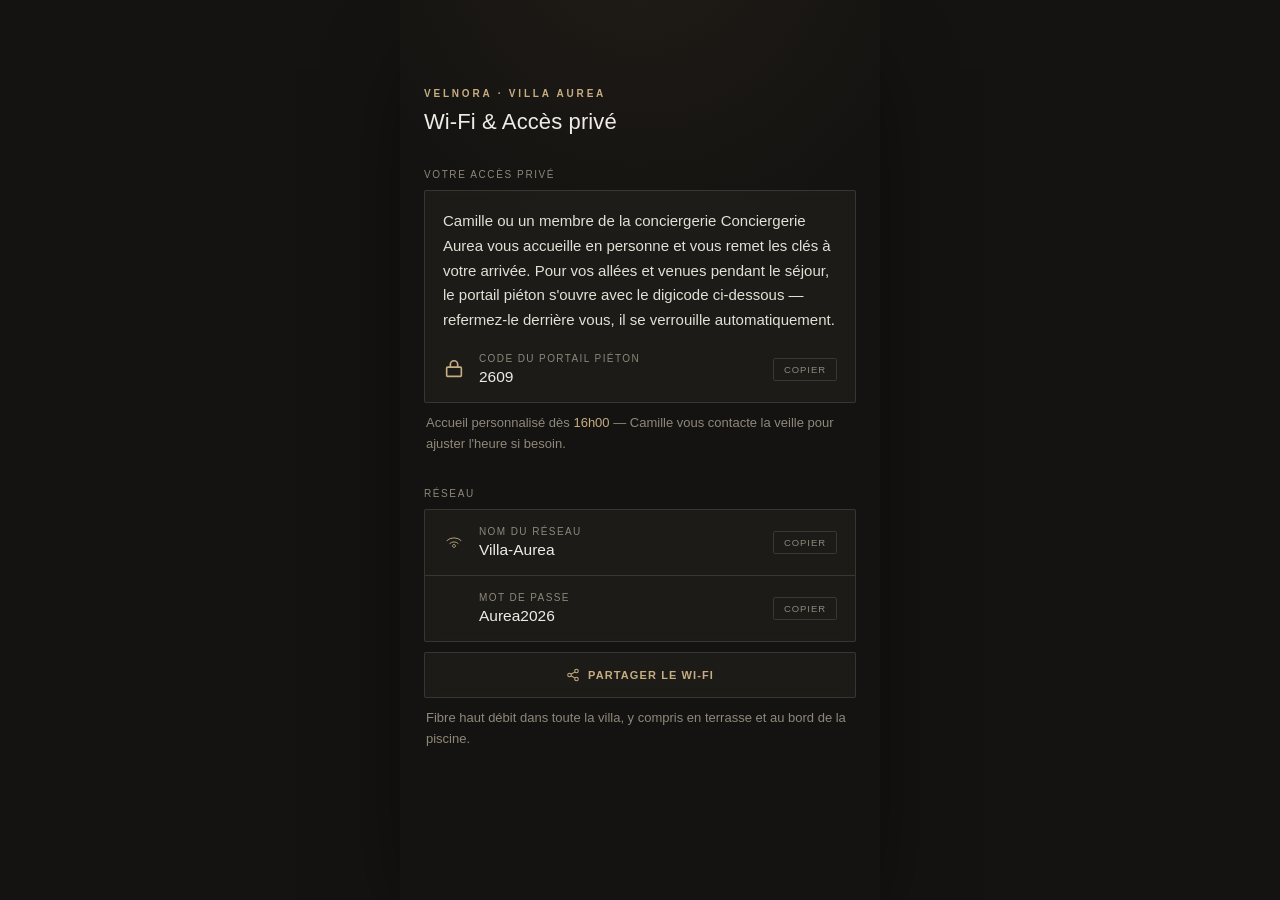
==== screens/02-wifi-acces.html @ 555bfebc "Add files via upload" ====
<!DOCTYPE html>
<html lang="fr">
<head>
<meta charset="UTF-8">
<style>html{background:#0d0c0b}</style>
<meta name="viewport" content="width=device-width, initial-scale=1, viewport-fit=cover">
<title>Velnora — Villa Aurea — Wi-Fi &amp; Accès privé</title>
<link rel="stylesheet" href="../css/velnora-shared.css">
<link rel="apple-touch-icon" href="../assets/icon-180.png">
<link rel="icon" href="../assets/favicon-32.png">
<meta name="theme-color" content="#0d0c0b">
<style>
  .device{background:
    radial-gradient(120% 70% at 50% -10%, #211c17 0%, var(--ink) 55%);
  }
  .section-label{font-family:var(--font-display);font-size:10px;letter-spacing:.16em;text-transform:uppercase;color:var(--stone-dim);margin:34px 0 10px;}
  .section-label:first-of-type{margin-top:6px;}
  .access-note{font-family:var(--font-body);font-size:13px;font-weight:300;color:var(--stone-dim);padding:0 2px;margin-top:10px;line-height:1.6;}
  .access-note b{color:var(--brass-light);font-weight:400;}
  .proc-text{font-family:var(--font-body);font-size:15px;font-weight:300;line-height:1.65;color:var(--paper-2);padding:18px 18px 4px;}
</style>
</head>
<body>

<div class="device">
  <div class="scroll-area" id="scroll">
    <div class="back-affordance" id="back" onclick="location.href='01-accueil.html'">
      <svg viewBox="0 0 24 24" fill="none" stroke="currentColor" stroke-width="2"><path d="M15 5 L8 12 L15 19"/></svg>
      Accueil
    </div>

    <div class="page-head">
      <div class="page-col">
        <div class="screen-eyebrow enter">Velnora · Villa Aurea</div>
        <h1 class="screen-title enter enter-1">Wi-Fi &amp; Accès privé</h1>

        <div class="section-label enter enter-2">Votre accès privé</div>
        <div class="glass-card enter enter-2">
          <div class="proc-text">Camille ou un membre de la conciergerie Conciergerie Aurea vous accueille en personne et vous remet les clés à votre arrivée. Pour vos allées et venues pendant le séjour, le portail piéton s'ouvre avec le digicode ci-dessous — refermez-le derrière vous, il se verrouille automatiquement.</div>
          <div class="copy-row" onclick="copyValue(this)">
            <div class="ic"><svg viewBox="0 0 24 24" fill="none" stroke="currentColor" stroke-width="1.8"><rect x="4" y="10" width="16" height="10" rx="1"/><path d="M8 10V7a4 4 0 0 1 8 0v3"/></svg></div>
            <div class="txt"><div class="eb">Code du portail piéton</div><div class="val">2609</div></div>
            <div class="copy-pill">Copier</div>
          </div>
        </div>
        <div class="access-note enter enter-3">Accueil personnalisé dès <b>16h00</b> — Camille vous contacte la veille pour ajuster l'heure si besoin.</div>

        <div class="section-label enter enter-3">Réseau</div>
        <div class="glass-card enter enter-3">
          <div class="copy-row" onclick="copyValue(this)">
            <div class="ic"><svg viewBox="0 0 60 60" fill="none" stroke="currentColor" stroke-width="2.4"><path d="M30 42 a4 4 0 1 1 0.1 0 M18 32 a17 17 0 0 1 24 0 M10 24 a29 29 0 0 1 40 0"/></svg></div>
            <div class="txt"><div class="eb">Nom du réseau</div><div class="val">Villa-Aurea</div></div>
            <div class="copy-pill">Copier</div>
          </div>
          <div style="border-top:1px solid var(--hair);"></div>
          <div class="copy-row" onclick="copyValue(this)">
            <div class="ic" style="opacity:0;"><svg viewBox="0 0 24 24"></svg></div>
            <div class="txt"><div class="eb">Mot de passe</div><div class="val">Aurea2026</div></div>
            <div class="copy-pill">Copier</div>
          </div>
        </div>
        <div class="glass-card enter enter-3" style="margin-top:10px;">
          <div class="share-row" onclick="shareWifi(this, 'Villa-Aurea', 'Aurea2026')">
            <svg viewBox="0 0 24 24" fill="none" stroke="currentColor" stroke-width="1.8"><circle cx="18" cy="5" r="3"/><circle cx="6" cy="12" r="3"/><circle cx="18" cy="19" r="3"/><path d="M8.6 10.6l6.8-3.9M8.6 13.4l6.8 3.9"/></svg>
            Partager le Wi-Fi
          </div>
        </div>
        <div class="access-note enter enter-3">Fibre haut débit dans toute la villa, y compris en terrasse et au bord de la piscine.</div>
      </div>
    </div>
  </div>
</div>

<script src="../js/velnora-shared.js"></script>
<script>
  // Pas de recul au défilement ici : écran court, back-affordance reste fixe en permanence
  // (comportement réservé aux écrans à défilement long : Check-in/Check-out, Contacts utiles,
  // Guide pratique, La propriété, Recommandations locales — cf. js/velnora-shared.js).
</script>

</body>
</html>
---- css/velnora-shared.css ----
/* ================================================================
   VELNORA — Feuille de style partagée, produit voyageur
   Source exclusive des valeurs : Design System v1.0, Brand Guidelines,
   Wordmark définitif. Aucune valeur inventée ici.
   ================================================================ */

:root{
  --ink:#141311; --ink-2:#1c1a17; --ink-3:#0d0c0b;
  --stone:#c9c2b4; --stone-dim:#8f887a;
  --paper:#efece5; --paper-2:#e4e0d6;
  --brass:#9a8261; --brass-light:#c7ad82;
  --hair:#3a372f; --guide:#6b6455;
  --error:#b98a7a; --success:#8fae8a;

  --font-display: 'Suisse Int\'l', -apple-system, 'Helvetica Neue', Arial, sans-serif;
  --font-body:    'Neue Haas Grotesk Text', -apple-system, 'Helvetica Neue', Arial, sans-serif;
  --font-editorial: 'GT Sectra', Georgia, 'Times New Roman', serif;

  --space-3:12px; --space-4:16px; --space-5:24px; --space-6:32px; --space-7:48px; --space-8:64px;
  --ease-signature: cubic-bezier(.16,1,.3,1);
  --duration-micro:140ms; --duration-standard:340ms; --duration-page:560ms;
}
*{box-sizing:border-box;}
html,body{margin:0;height:100%;background:var(--ink);overflow-x:hidden;}
body{min-height:100dvh;font-family:var(--font-body);color:var(--stone);-webkit-font-smoothing:antialiased;overscroll-behavior:none;}

@media (prefers-reduced-motion: reduce){
  *{animation-duration:.001ms !important; animation-iteration-count:1 !important; transition-duration:.001ms !important;}
}

/* ---- transitions natives entre écrans (navigation multi-pages) ----
   Un seul enregistrement suffit à activer le crossfade natif du navigateur
   entre deux documents — remplace le rechargement brutal par défaut.
   Support : Safari 18+, Chrome/Edge 126+. Dégradation silencieuse et
   sans effet indésirable sur les navigateurs plus anciens (simple rechargement). */
@view-transition{ navigation: auto; }

::view-transition-old(root){ animation: velnora-vt-out 420ms var(--ease-signature) both; }
::view-transition-new(root){ animation: velnora-vt-in 580ms var(--ease-signature) both; }
@keyframes velnora-vt-out{ from{opacity:1; transform:scale(1);} to{opacity:0; transform:scale(.975);} }
@keyframes velnora-vt-in{ from{opacity:0; transform:scale(1.025);} to{opacity:1; transform:scale(1);} }

@media (prefers-reduced-motion: reduce){
  ::view-transition-old(root),::view-transition-new(root){ animation:none !important; }
}

/* ---- device frame — occupe 100% de l'écran sur mobile/tablette réelle ;
   sur grand écran (ordinateur), on recentre dans une largeur proche d'un
   téléphone pour éviter que les photos (pensées en format portrait) ne
   soient étirées et recadrées de façon disproportionnée. ---- */
html,body{height:auto;min-height:100dvh;}
.device{width:100%;height:auto;min-height:100dvh;margin:0;position:relative;overflow:visible;background:var(--ink);box-shadow:none;border:0;}
.scroll-area{position:static;inset:auto;overflow:visible;-webkit-overflow-scrolling:auto;}
@media (min-width:720px){
  .device{max-width:480px;margin:0 auto;box-shadow:0 40px 90px -30px rgba(0,0,0,.8);}
  .back-affordance{left:50%;margin-left:calc(-240px + var(--space-5));}
}

/* ---- monogramme : dessin verrouillé, V logé dans l'aperture du O ---- */
.mono-svg{display:block;width:100%;height:100%;}

/* ---- back-affordance : seul élément de nav persistant ---- */
.back-affordance{
  position:fixed; z-index:20; left:var(--space-5); top:calc(env(safe-area-inset-top, 0px) + 24px);
  display:inline-flex; align-items:center; gap:7px;
  font-family:var(--font-display); font-size:11px; font-weight:600; letter-spacing:.1em; text-transform:uppercase;
  color:var(--paper-2);
  background:rgba(20,19,17,.4); border:1px solid rgba(239,236,229,.14); backdrop-filter:blur(8px);
  padding:9px 14px 9px 10px; border-radius:2px; will-change:transform;
  transition:transform 420ms cubic-bezier(.22,1,.36,1), opacity 320ms ease;
}
.back-affordance svg{width:14px;height:14px;flex-shrink:0;}
.back-affordance.receded{transform:translateY(-84px); opacity:0;}
.back-affordance:active{border-color:var(--brass-light);}

/* ---- screen-title ---- */
.screen-title{font-family:var(--font-display);font-weight:500;font-size:22px;letter-spacing:.005em;color:var(--paper);margin:0 0 4px;}
.screen-eyebrow{font-family:var(--font-display);font-size:10px;letter-spacing:.28em;text-transform:uppercase;color:var(--brass-light);margin:0 0 10px;font-weight:600;}

/* ---- page header commun (écrans hors Accueil) ---- */
.page-head{padding:calc(env(safe-area-inset-top, 0px) + 88px) var(--space-5) calc(env(safe-area-inset-bottom, 0px) + var(--space-5));}
.page-col{max-width:640px;margin:0 auto;}

/* ---- entrée en fondu + translation (motif-entrée) ---- */
@keyframes velnora-in{ from{opacity:0; transform:translateY(10px);} to{opacity:1; transform:translateY(0);} }
.enter{animation:velnora-in var(--duration-standard) var(--ease-signature) both;}
.enter-1{animation-delay:.03s;} .enter-2{animation-delay:.10s;} .enter-3{animation-delay:.17s;} .enter-4{animation-delay:.24s;} .enter-5{animation-delay:.31s;}

/* ---- carte générique translucide (glass) ---- */
.glass-card{
  background:rgba(239,236,229,.035); border:1px solid rgba(239,236,229,.13);
  backdrop-filter:blur(6px); border-radius:2px;
  transition:border-color var(--duration-standard) var(--ease-signature), background-color var(--duration-standard) var(--ease-signature), transform var(--duration-standard) var(--ease-signature);
}
.glass-card:active{transform:scale(.985); border-color:rgba(199,173,130,.5);}

/* ---- action / valeur copiable ---- */
.copy-row{display:flex; align-items:center; gap:14px; padding:16px 18px; cursor:pointer;}
.copy-row .ic{width:22px;height:22px;flex-shrink:0;color:var(--brass-light);}
.copy-row .ic svg{width:100%;height:100%;}
.copy-row .txt{flex:1;min-width:0;}
.copy-row .eb{font-family:var(--font-display);font-size:10px;letter-spacing:.14em;text-transform:uppercase;color:var(--stone-dim);margin-bottom:4px;}
.copy-row .val{font-family:var(--font-body);font-size:15.5px;font-weight:400;color:var(--paper);word-break:break-word;}
.copy-pill{font-family:var(--font-display);font-size:9.5px;letter-spacing:.1em;text-transform:uppercase;color:var(--stone-dim);border:1px solid var(--hair);padding:5px 10px;border-radius:2px;flex-shrink:0;transition:color var(--duration-micro) var(--ease-signature), background-color var(--duration-micro) var(--ease-signature), border-color var(--duration-micro) var(--ease-signature);white-space:nowrap;}
.copy-row:active .copy-pill{color:var(--ink);background:var(--brass-light);border-color:var(--brass-light);}
.copy-row.copied .copy-pill{color:var(--ink);background:var(--brass-light);border-color:var(--brass-light);}

/* ---- accordéon (Guide pratique, Check-in/out) ----
   Technique grid-template-rows (0fr → 1fr) plutôt que max-height : la
   transition s'adapte exactement à la hauteur réelle du contenu, sans
   à-coup ni décalage de vitesse selon la longueur du texte. */
.acc-item{border-top:1px solid var(--hair);}
.acc-item:first-child{border-top:none;}
.acc-head{display:flex; align-items:center; justify-content:space-between; gap:12px; padding:18px 2px; cursor:pointer; min-height:44px;}
.acc-title{font-family:var(--font-body);font-size:15px;font-weight:400;color:var(--paper);transition:color var(--duration-standard) var(--ease-signature);}
.acc-item.open .acc-title{color:var(--brass-light);}
.acc-chev{width:11px;height:11px;flex-shrink:0;transition:transform 480ms var(--ease-signature);}
.acc-item.open .acc-chev{transform:rotate(180deg);}
.acc-body{display:grid;grid-template-rows:0fr;transition:grid-template-rows 480ms var(--ease-signature);}
.acc-item.open .acc-body{grid-template-rows:1fr;}
.acc-body-in{overflow:hidden;min-height:0;padding:0 2px 20px;font-family:var(--font-body);font-size:14.5px;font-weight:300;line-height:1.7;color:var(--paper-2);opacity:0;transition:opacity 280ms var(--ease-signature);}
.acc-item.open .acc-body-in{opacity:1;transition:opacity 380ms var(--ease-signature) 120ms;}

/* ---- boutons (Design System §02) ---- */
.vln-btn{font-family:var(--font-body);font-size:13px;letter-spacing:.02em;font-weight:500;height:44px;padding:0 24px;border-radius:2px;cursor:pointer;display:inline-flex;align-items:center;justify-content:center;transition:transform var(--duration-micro) var(--ease-signature);border:0;}
.vln-btn-ghost{background:transparent;color:var(--brass-light);border:0;padding:0;height:auto;letter-spacing:.08em;text-transform:uppercase;font-size:11px;font-family:var(--font-display);font-weight:600;border-bottom:1px solid rgba(199,173,130,.4);}

/* ---- image : conteneur cover (ratio maîtrisé, aucun reflow au chargement) ---- */
.img-wrap{position:relative;overflow:hidden;background:#221c17;}
.img-wrap img, .img-wrap .img-fill{position:absolute;inset:0;width:100%;height:100%;object-fit:cover;}

/* ---- action de partage (ex. Wi-Fi) ---- */
.share-row{display:flex;align-items:center;justify-content:center;gap:8px;padding:15px 18px;cursor:pointer;
  font-family:var(--font-display);font-size:11px;font-weight:600;letter-spacing:.1em;text-transform:uppercase;color:var(--brass-light);}
.share-row svg{width:14px;height:14px;}

/* ---- puce météo : transition douce lorsque la donnée réelle arrive ---- */
.weather-chip svg{transition:opacity var(--duration-standard) var(--ease-signature);}
.weather-chip .wc-temp{display:inline-block;min-width:1.6em;transition:opacity var(--duration-standard) var(--ease-signature);}

/* ---- galerie plein écran (lightbox) ----
   Superposition de niveau supérieur à la back-affordance ; s'ouvre au tap
   sur une vignette de "La propriété", se ferme via un geste identique à
   back-affordance pour rester cohérent avec le reste du produit. */
.lightbox{position:fixed;inset:0;z-index:40;background:var(--ink-3);opacity:0;pointer-events:none;
  display:flex;flex-direction:column;transition:opacity var(--duration-page) var(--ease-signature);}
.lightbox.open{opacity:1;pointer-events:auto;}
.lightbox-close{position:absolute;z-index:5;left:var(--space-5);top:52px;display:inline-flex;align-items:center;gap:7px;
  font-family:var(--font-display);font-size:11px;font-weight:600;letter-spacing:.1em;text-transform:uppercase;color:var(--paper-2);
  background:rgba(20,19,17,.4);border:1px solid rgba(239,236,229,.14);backdrop-filter:blur(8px);
  padding:9px 14px;border-radius:2px;cursor:pointer;}
.lightbox-close svg{width:13px;height:13px;}
.lightbox-stage{flex:1;position:relative;display:flex;align-items:center;justify-content:center;overflow:hidden;}
.lightbox-stage img{width:100%;height:100%;object-fit:cover;transition:opacity 220ms var(--ease-signature);}
.lightbox-edge{position:absolute;top:0;bottom:0;width:34%;z-index:4;background:transparent;border:0;cursor:pointer;}
.lightbox-edge.prev{left:0;} .lightbox-edge.next{right:0;}
.lightbox-foot{position:relative;z-index:5;padding:18px var(--space-5) 36px;text-align:center;
  background:linear-gradient(0deg, var(--ink-3) 40%, transparent);margin-top:-90px;}
.lightbox-cap{font-family:var(--font-display);font-size:11px;letter-spacing:.14em;text-transform:uppercase;color:var(--stone-dim);}

/* ================================================================
   RETOUR TACTILE — pression discrète + relâchement doux sur toute
   surface tapable, à la place des effets système (surbrillance grise
   Android, halo de focus iOS). Presse rapide (transition-duration
   seule, propriété/courbe déjà définies par chaque composant plus
   haut) ; le relâchement reprend la durée d'origine du composant,
   plus lente — d'où la sensation "ressort" plutôt qu'un simple flash.
   ================================================================ */
*{-webkit-tap-highlight-color:transparent;}
a,button,.glass-card,.qa-item,.p-card,.p-action,.rec-tab,.contact-row,
.emergency-row,.location-row,.acc-head,.copy-row,.share-row,.primary-action,
.lightbox-close,.vln-btn,.back-affordance{
  touch-action:manipulation; -webkit-user-select:none; user-select:none;
}

.glass-card:active,.p-card:active,.contact-row:active,.emergency-row:active,
.location-row:active,.copy-row:active,.primary-action:active,.acc-head:active{
  transform:scale(.982); transition-duration:110ms;
}
.qa-item:active,.rec-tab:active,.p-action:active,.vln-btn:active,.share-row:active,
.lightbox-close:active,.back-affordance:active{
  transform:scale(.94); transition-duration:90ms;
}
.qa-item{transition:transform 260ms var(--ease-signature);}
.rec-tab,.contact-row,.emergency-row,.location-row,.acc-head,.primary-action{
  transition:transform 260ms var(--ease-signature);
}

/* survol réel disponible (souris/trackpad) : pas de compression tactile parasite */
@media (hover:hover) and (pointer:fine){
  .glass-card:active,.p-card:active,.contact-row:active,.emergency-row:active,
  .location-row:active,.copy-row:active,.primary-action:active,.acc-head:active,
  .qa-item:active,.rec-tab:active,.p-action:active,.vln-btn:active,.share-row:active,
  .lightbox-close:active,.back-affordance:active{transform:none;}
}
@media (prefers-reduced-motion: reduce){
  .glass-card:active,.p-card:active,.contact-row:active,.emergency-row:active,
  .location-row:active,.copy-row:active,.primary-action:active,.acc-head:active,
  .qa-item:active,.rec-tab:active,.p-action:active,.vln-btn:active,.share-row:active,
  .lightbox-close:active,.back-affordance:active{transform:none;}
}
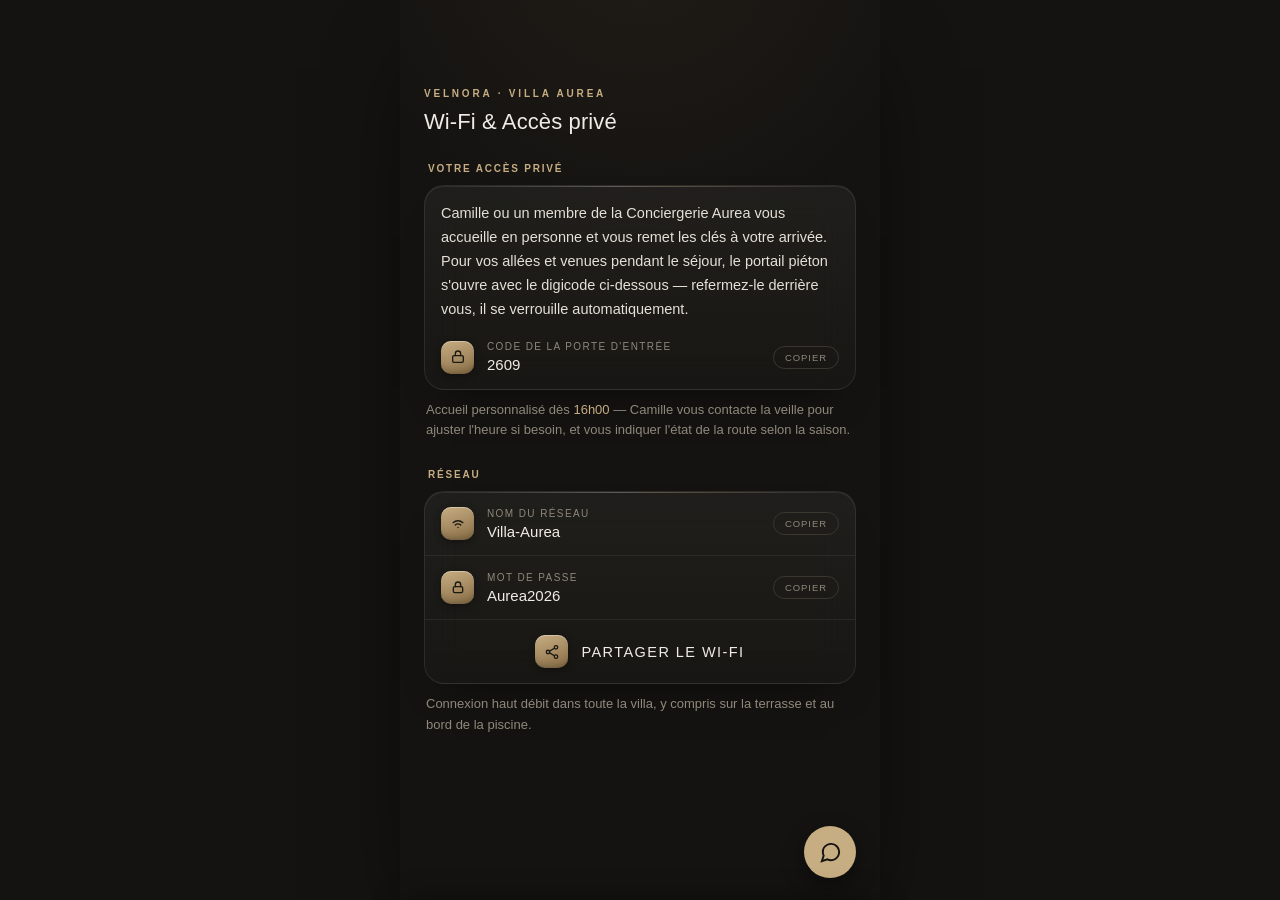
==== commit a9e16b57: "Add files via upload" ====
--- a/screens/02-wifi-acces.html
+++ b/screens/02-wifi-acces.html
@@ -2,22 +2,30 @@
 <html lang="fr">
 <head>
 <meta charset="UTF-8">
-<style>html{background:#0d0c0b}</style>
+<style>html{background:#211c17}</style>
 <meta name="viewport" content="width=device-width, initial-scale=1, viewport-fit=cover">
 <title>Velnora — Villa Aurea — Wi-Fi &amp; Accès privé</title>
 <link rel="stylesheet" href="../css/velnora-shared.css">
 <link rel="apple-touch-icon" href="../assets/icon-180.png">
 <link rel="icon" href="../assets/favicon-32.png">
-<meta name="theme-color" content="#0d0c0b">
+<meta name="theme-color" content="#211c17">
 <style>
   .device{background:
     radial-gradient(120% 70% at 50% -10%, #211c17 0%, var(--ink) 55%);
   }
-  .section-label{font-family:var(--font-display);font-size:10px;letter-spacing:.16em;text-transform:uppercase;color:var(--stone-dim);margin:34px 0 10px;}
-  .section-label:first-of-type{margin-top:6px;}
   .access-note{font-family:var(--font-body);font-size:13px;font-weight:300;color:var(--stone-dim);padding:0 2px;margin-top:10px;line-height:1.6;}
   .access-note b{color:var(--brass-light);font-weight:400;}
-  .proc-text{font-family:var(--font-body);font-size:15px;font-weight:300;line-height:1.65;color:var(--paper-2);padding:18px 18px 4px;}
+  .proc-text{font-family:var(--font-body);font-size:14.5px;font-weight:300;line-height:1.65;color:var(--paper-2);padding:16px 16px 4px;}
+  .wifi-row{display:flex;align-items:center;gap:13px;padding:15px 16px;cursor:pointer;}
+  .wifi-row .txt{flex:1;min-width:0;}
+  .wifi-row .eb{font-family:var(--font-display);font-size:10px;letter-spacing:.14em;text-transform:uppercase;color:var(--stone-dim);margin-bottom:4px;}
+  .wifi-row .val{font-family:var(--font-body);font-size:15px;font-weight:400;color:var(--paper);word-break:break-word;}
+  .wifi-row .copy-pill{margin-left:auto;}
+  .share-row{display:flex;align-items:center;gap:13px;padding:15px 16px;cursor:pointer;font-family:var(--font-body);font-size:14.5px;font-weight:400;color:var(--paper);}
+  .wifi-row + .wifi-row,.wifi-row + .share-row{border-top:1px solid rgba(239,236,229,.07);}
+  .wifi-row:active .copy-pill,.wifi-row.copied .copy-pill{color:var(--ink);background:var(--brass-light);border-color:var(--brass-light);}
+  .wifi-row:active,.share-row:active{transform:scale(.985);transition:transform 110ms var(--ease-signature);}
+  @media (hover:hover) and (pointer:fine){ .wifi-row:active,.share-row:active{transform:none;} }
 </style>
 </head>
 <body>
@@ -34,38 +42,35 @@
         <div class="screen-eyebrow enter">Velnora · Villa Aurea</div>
         <h1 class="screen-title enter enter-1">Wi-Fi &amp; Accès privé</h1>
 
-        <div class="section-label enter enter-2">Votre accès privé</div>
-        <div class="glass-card enter enter-2">
-          <div class="proc-text">Camille ou un membre de la conciergerie Conciergerie Aurea vous accueille en personne et vous remet les clés à votre arrivée. Pour vos allées et venues pendant le séjour, le portail piéton s'ouvre avec le digicode ci-dessous — refermez-le derrière vous, il se verrouille automatiquement.</div>
-          <div class="copy-row" onclick="copyValue(this)">
-            <div class="ic"><svg viewBox="0 0 24 24" fill="none" stroke="currentColor" stroke-width="1.8"><rect x="4" y="10" width="16" height="10" rx="1"/><path d="M8 10V7a4 4 0 0 1 8 0v3"/></svg></div>
-            <div class="txt"><div class="eb">Code du portail piéton</div><div class="val">2609</div></div>
+        <div class="glass-group-label enter enter-2">Votre accès privé</div>
+        <div class="glass-group enter enter-2">
+          <div class="proc-text">Camille ou un membre de la Conciergerie Aurea vous accueille en personne et vous remet les clés à votre arrivée. Pour vos allées et venues pendant le séjour, le portail piéton s'ouvre avec le digicode ci-dessous — refermez-le derrière vous, il se verrouille automatiquement.</div>
+          <div class="wifi-row" onclick="copyValue(this)">
+            <div class="glass-icon"><svg viewBox="0 0 24 24" fill="none" stroke="currentColor" stroke-width="2"><rect x="4" y="10" width="16" height="10" rx="2"/><path d="M8 10V7a4 4 0 0 1 8 0v3"/></svg></div>
+            <div class="txt"><div class="eb">Code de la porte d'entrée</div><div class="val">2609</div></div>
             <div class="copy-pill">Copier</div>
           </div>
         </div>
-        <div class="access-note enter enter-3">Accueil personnalisé dès <b>16h00</b> — Camille vous contacte la veille pour ajuster l'heure si besoin.</div>
+        <div class="access-note enter enter-3">Accueil personnalisé dès <b>16h00</b> — Camille vous contacte la veille pour ajuster l'heure si besoin, et vous indiquer l'état de la route selon la saison.</div>
 
-        <div class="section-label enter enter-3">Réseau</div>
-        <div class="glass-card enter enter-3">
-          <div class="copy-row" onclick="copyValue(this)">
-            <div class="ic"><svg viewBox="0 0 60 60" fill="none" stroke="currentColor" stroke-width="2.4"><path d="M30 42 a4 4 0 1 1 0.1 0 M18 32 a17 17 0 0 1 24 0 M10 24 a29 29 0 0 1 40 0"/></svg></div>
+        <div class="glass-group-label enter enter-3">Réseau</div>
+        <div class="glass-group enter enter-3">
+          <div class="wifi-row" onclick="copyValue(this)">
+            <div class="glass-icon"><svg viewBox="0 0 24 24" fill="none" stroke="currentColor" stroke-width="2"><circle cx="12" cy="17.2" r="1.1" fill="currentColor" stroke="none"/><path d="M7.8 13.6a6 6 0 0 1 8.4 0"/><path d="M4.6 10a11 11 0 0 1 14.8 0"/></svg></div>
             <div class="txt"><div class="eb">Nom du réseau</div><div class="val">Villa-Aurea</div></div>
             <div class="copy-pill">Copier</div>
           </div>
-          <div style="border-top:1px solid var(--hair);"></div>
-          <div class="copy-row" onclick="copyValue(this)">
-            <div class="ic" style="opacity:0;"><svg viewBox="0 0 24 24"></svg></div>
+          <div class="wifi-row" onclick="copyValue(this)">
+            <div class="glass-icon"><svg viewBox="0 0 24 24" fill="none" stroke="currentColor" stroke-width="2"><rect x="5" y="10" width="14" height="9" rx="2"/><path d="M8 10V7a4 4 0 0 1 8 0v3"/></svg></div>
             <div class="txt"><div class="eb">Mot de passe</div><div class="val">Aurea2026</div></div>
             <div class="copy-pill">Copier</div>
           </div>
-        </div>
-        <div class="glass-card enter enter-3" style="margin-top:10px;">
           <div class="share-row" onclick="shareWifi(this, 'Villa-Aurea', 'Aurea2026')">
-            <svg viewBox="0 0 24 24" fill="none" stroke="currentColor" stroke-width="1.8"><circle cx="18" cy="5" r="3"/><circle cx="6" cy="12" r="3"/><circle cx="18" cy="19" r="3"/><path d="M8.6 10.6l6.8-3.9M8.6 13.4l6.8 3.9"/></svg>
+            <div class="glass-icon"><svg viewBox="0 0 24 24" fill="none" stroke="currentColor" stroke-width="2"><circle cx="18" cy="5" r="2.6"/><circle cx="6" cy="12" r="2.6"/><circle cx="18" cy="19" r="2.6"/><path d="M8.3 10.6l7.4-4.2M8.3 13.4l7.4 4.2"/></svg></div>
             Partager le Wi-Fi
           </div>
         </div>
-        <div class="access-note enter enter-3">Fibre haut débit dans toute la villa, y compris en terrasse et au bord de la piscine.</div>
+        <div class="access-note enter enter-3">Connexion haut débit dans toute la villa, y compris sur la terrasse et au bord de la piscine.</div>
       </div>
     </div>
   </div>
@@ -73,6 +78,7 @@
 
 <script src="../js/velnora-shared.js"></script>
 <script>
+  initAssistant();
   // Pas de recul au défilement ici : écran court, back-affordance reste fixe en permanence
   // (comportement réservé aux écrans à défilement long : Check-in/Check-out, Contacts utiles,
   // Guide pratique, La propriété, Recommandations locales — cf. js/velnora-shared.js).
--- a/css/velnora-shared.css
+++ b/css/velnora-shared.css
@@ -23,6 +23,7 @@
 *{box-sizing:border-box;}
 html,body{margin:0;height:100%;background:var(--ink);overflow-x:hidden;}
 body{min-height:100dvh;font-family:var(--font-body);color:var(--stone);-webkit-font-smoothing:antialiased;overscroll-behavior:none;}
+.device svg{stroke-linecap:round;stroke-linejoin:round;}
 
 @media (prefers-reduced-motion: reduce){
   *{animation-duration:.001ms !important; animation-iteration-count:1 !important; transition-duration:.001ms !important;}
@@ -88,8 +89,11 @@
 
 /* ---- carte générique translucide (glass) ---- */
 .glass-card{
-  background:rgba(239,236,229,.035); border:1px solid rgba(239,236,229,.13);
-  backdrop-filter:blur(6px); border-radius:2px;
+  position:relative; overflow:hidden; border-radius:18px;
+  background:linear-gradient(180deg, rgba(239,236,229,.055) 0%, rgba(239,236,229,.02) 100%);
+  border:1px solid rgba(239,236,229,.09);
+  backdrop-filter:blur(18px) saturate(140%); -webkit-backdrop-filter:blur(18px) saturate(140%);
+  box-shadow:0 1px 0 rgba(255,255,255,.05) inset, 0 20px 34px -26px rgba(0,0,0,.6);
   transition:border-color var(--duration-standard) var(--ease-signature), background-color var(--duration-standard) var(--ease-signature), transform var(--duration-standard) var(--ease-signature);
 }
 .glass-card:active{transform:scale(.985); border-color:rgba(199,173,130,.5);}
@@ -101,7 +105,7 @@
 .copy-row .txt{flex:1;min-width:0;}
 .copy-row .eb{font-family:var(--font-display);font-size:10px;letter-spacing:.14em;text-transform:uppercase;color:var(--stone-dim);margin-bottom:4px;}
 .copy-row .val{font-family:var(--font-body);font-size:15.5px;font-weight:400;color:var(--paper);word-break:break-word;}
-.copy-pill{font-family:var(--font-display);font-size:9.5px;letter-spacing:.1em;text-transform:uppercase;color:var(--stone-dim);border:1px solid var(--hair);padding:5px 10px;border-radius:2px;flex-shrink:0;transition:color var(--duration-micro) var(--ease-signature), background-color var(--duration-micro) var(--ease-signature), border-color var(--duration-micro) var(--ease-signature);white-space:nowrap;}
+.copy-pill{font-family:var(--font-display);font-size:9.5px;letter-spacing:.1em;text-transform:uppercase;color:var(--stone-dim);border:1px solid var(--hair);padding:5px 11px;border-radius:20px;flex-shrink:0;transition:color var(--duration-micro) var(--ease-signature), background-color var(--duration-micro) var(--ease-signature), border-color var(--duration-micro) var(--ease-signature);white-space:nowrap;}
 .copy-row:active .copy-pill{color:var(--ink);background:var(--brass-light);border-color:var(--brass-light);}
 .copy-row.copied .copy-pill{color:var(--ink);background:var(--brass-light);border-color:var(--brass-light);}
 
@@ -200,3 +204,92 @@
   .lightbox-close:active,.back-affordance:active{transform:none;}
 }
 
+
+/* ================= Assistant Velnora (FAQ + relais conciergerie) ================= */
+.vln-fab{position:fixed;right:var(--space-5);bottom:calc(env(safe-area-inset-bottom,0px) + 22px);z-index:40;width:52px;height:52px;border-radius:50%;background:var(--brass-light);color:var(--ink);display:flex;align-items:center;justify-content:center;box-shadow:0 8px 22px rgba(0,0,0,.38);cursor:pointer;border:0;transition:transform 220ms var(--ease-signature),opacity 220ms var(--ease-signature);}
+.vln-fab svg{width:23px;height:23px;}
+.vln-fab:active{transform:scale(.92);}
+.vln-fab.hide{opacity:0;pointer-events:none;transform:scale(.85);}
+@media (min-width:720px){ .vln-fab{right:calc(50% - 240px + var(--space-5));} }
+
+.vln-chat-veil{position:fixed;inset:0;z-index:49;background:rgba(10,9,8,.5);opacity:0;pointer-events:none;transition:opacity 260ms var(--ease-signature);}
+.vln-chat-veil.show{opacity:1;pointer-events:auto;}
+
+.vln-chat{position:fixed;left:0;right:0;bottom:0;z-index:50;max-height:78vh;display:flex;flex-direction:column;background:var(--ink-2);border-top:1px solid var(--hair);border-radius:16px 16px 0 0;box-shadow:0 -12px 30px rgba(0,0,0,.4);transform:translateY(105%);transition:transform 380ms var(--ease-signature);}
+.vln-chat.show{transform:translateY(0);}
+@media (min-width:720px){ .vln-chat{left:50%;margin-left:-240px;width:100%;max-width:480px;} }
+
+.vln-chat-head{display:flex;align-items:center;gap:12px;padding:16px var(--space-5) 12px;border-bottom:1px solid var(--hair);flex-shrink:0;}
+.vln-chat-head .av{width:34px;height:34px;border-radius:50%;background:var(--brass-light);color:var(--ink);display:flex;align-items:center;justify-content:center;flex-shrink:0;}
+.vln-chat-head .av svg{width:16px;height:16px;display:block;}
+.vln-chat-head .id{flex:1;min-width:0;}
+.vln-chat-head .nm{font-family:var(--font-body);font-size:14.5px;font-weight:400;color:var(--paper);}
+.vln-chat-head .st{font-family:var(--font-display);font-size:9.5px;letter-spacing:.1em;text-transform:uppercase;color:var(--stone-dim);margin-top:2px;}
+.vln-chat-close{width:30px;height:30px;display:flex;align-items:center;justify-content:center;color:var(--stone-dim);cursor:pointer;flex-shrink:0;}
+.vln-chat-close svg{width:18px;height:18px;}
+
+.vln-chat-body{flex:1;overflow-y:auto;padding:16px var(--space-5);display:flex;flex-direction:column;gap:10px;-webkit-overflow-scrolling:touch;}
+.vln-msg{max-width:82%;font-family:var(--font-body);font-size:13.5px;font-weight:300;line-height:1.55;padding:10px 13px;border-radius:12px;}
+.vln-msg-bot{align-self:flex-start;background:var(--ink-3);color:var(--paper-2);border:1px solid var(--hair);border-bottom-left-radius:3px;}
+.vln-msg-user{align-self:flex-end;background:var(--brass-light);color:var(--ink);border-bottom-right-radius:3px;}
+
+.vln-chips{display:flex;flex-wrap:wrap;gap:7px;padding:2px var(--space-5) 12px;flex-shrink:0;}
+.vln-chip{font-family:var(--font-display);font-size:10.5px;font-weight:600;letter-spacing:.04em;color:var(--stone-dim);border:1px solid var(--hair);border-radius:20px;padding:8px 13px;cursor:pointer;white-space:nowrap;transition:color var(--duration-micro) var(--ease-signature),border-color var(--duration-micro) var(--ease-signature);}
+.vln-chip:active{color:var(--ink);background:var(--brass-light);border-color:var(--brass-light);}
+
+.vln-human-row{margin:0 var(--space-5) 12px;padding:11px 13px;display:flex;align-items:center;gap:10px;border:1px dashed var(--hair);border-radius:10px;cursor:pointer;flex-shrink:0;}
+.vln-human-row svg{width:16px;height:16px;color:var(--brass-light);flex-shrink:0;}
+.vln-human-row span{font-family:var(--font-body);font-size:12px;font-weight:300;color:var(--stone-dim);}
+
+.vln-chat-input{display:flex;align-items:center;gap:9px;padding:12px var(--space-5) calc(env(safe-area-inset-bottom,0px) + 14px);border-top:1px solid var(--hair);flex-shrink:0;}
+.vln-chat-input input{flex:1;min-width:0;background:var(--ink-3);border:1px solid var(--hair);border-radius:20px;padding:11px 15px;font-family:var(--font-body);font-size:16px;font-weight:300;color:var(--paper);}
+.vln-chat-input input::placeholder{color:var(--guide);}
+.vln-chat-input button{width:38px;height:38px;border-radius:50%;background:var(--brass-light);color:var(--ink);border:0;display:flex;align-items:center;justify-content:center;flex-shrink:0;cursor:pointer;}
+.vln-chat-input button svg{width:16px;height:16px;}
+
+/* Icônes SVG : suppression de l'espace de ligne par défaut (inline) qui décale
+   légèrement le centrage vertical dans les conteneurs flex (ex: avatar du chat). */
+svg{display:block;}
+
+/* Empêche le zoom automatique iOS/Safari au focus d'un champ de saisie
+   (déclenché par tout input avec font-size < 16px). */
+.vln-chat-input input{font-size:16px;}
+@media (min-width:480px){ .vln-chat-input input{font-size:13.5px;} }
+
+/* ================= Liquid Glass — groupes premium (Guide du Chalet, etc.) =================
+   Inspiré du langage "verre liquide" des dernières interfaces iOS : matière translucide,
+   profondeur en couches, reflet spéculaire discret, coins continus. Réservé aux écrans où
+   le contenu est structuré (regroupements thématiques) — jamais plaqué pour décorer. */
+
+.glass-group-label{font-family:var(--font-display);font-size:10px;letter-spacing:.18em;text-transform:uppercase;color:var(--brass-light);margin:28px 4px 11px;font-weight:600;}
+.glass-group-label:first-child{margin-top:4px;}
+
+.glass-group{
+  position:relative; border-radius:20px; overflow:hidden;
+  background:linear-gradient(180deg, rgba(239,236,229,.055) 0%, rgba(239,236,229,.02) 100%);
+  border:1px solid rgba(239,236,229,.09);
+  backdrop-filter:blur(18px) saturate(140%); -webkit-backdrop-filter:blur(18px) saturate(140%);
+  box-shadow:0 1px 0 rgba(255,255,255,.05) inset, 0 24px 40px -28px rgba(0,0,0,.65);
+}
+.glass-group::before{
+  content:""; position:absolute; inset:0 0 auto 0; height:1px;
+  background:linear-gradient(90deg, transparent, rgba(239,236,229,.5) 45%, rgba(199,173,130,.6) 55%, transparent);
+  opacity:.5; pointer-events:none;
+}
+
+.glass-row{display:flex;align-items:center;gap:13px;padding:15px 16px;cursor:pointer;position:relative;}
+.glass-row + .glass-row{border-top:1px solid rgba(239,236,229,.07);}
+.glass-icon{
+  width:33px;height:33px;border-radius:10px;flex-shrink:0;display:flex;align-items:center;justify-content:center;
+  background:linear-gradient(160deg, var(--brass-light) 0%, #8a6f47 100%);
+  box-shadow:0 2px 7px rgba(0,0,0,.35), inset 0 1px 0 rgba(255,255,255,.35), inset 0 -6px 10px -6px rgba(0,0,0,.35);
+}
+.glass-icon svg{width:16px;height:16px;color:#1c1812;stroke-width:2;}
+.glass-row .gr-txt{flex:1;min-width:0;}
+.glass-row .gr-ttl{font-family:var(--font-body);font-size:14.5px;font-weight:400;color:var(--paper);transition:color var(--duration-standard) var(--ease-signature);}
+.acc-item.open .gr-ttl{color:var(--brass-light);}
+.glass-row .gr-sub{font-family:var(--font-body);font-size:11.5px;font-weight:300;color:var(--stone-dim);margin-top:2px;line-height:1.4;}
+.glass-chev{width:10px;height:10px;flex-shrink:0;color:var(--stone-dim);transition:transform 480ms var(--ease-signature);}
+.acc-item.open .glass-chev{transform:rotate(180deg);}
+.glass-group .acc-body-in{padding:0 16px 18px 62px;}
+.glass-group .acc-item{border-top-color:rgba(239,236,229,.07);}
